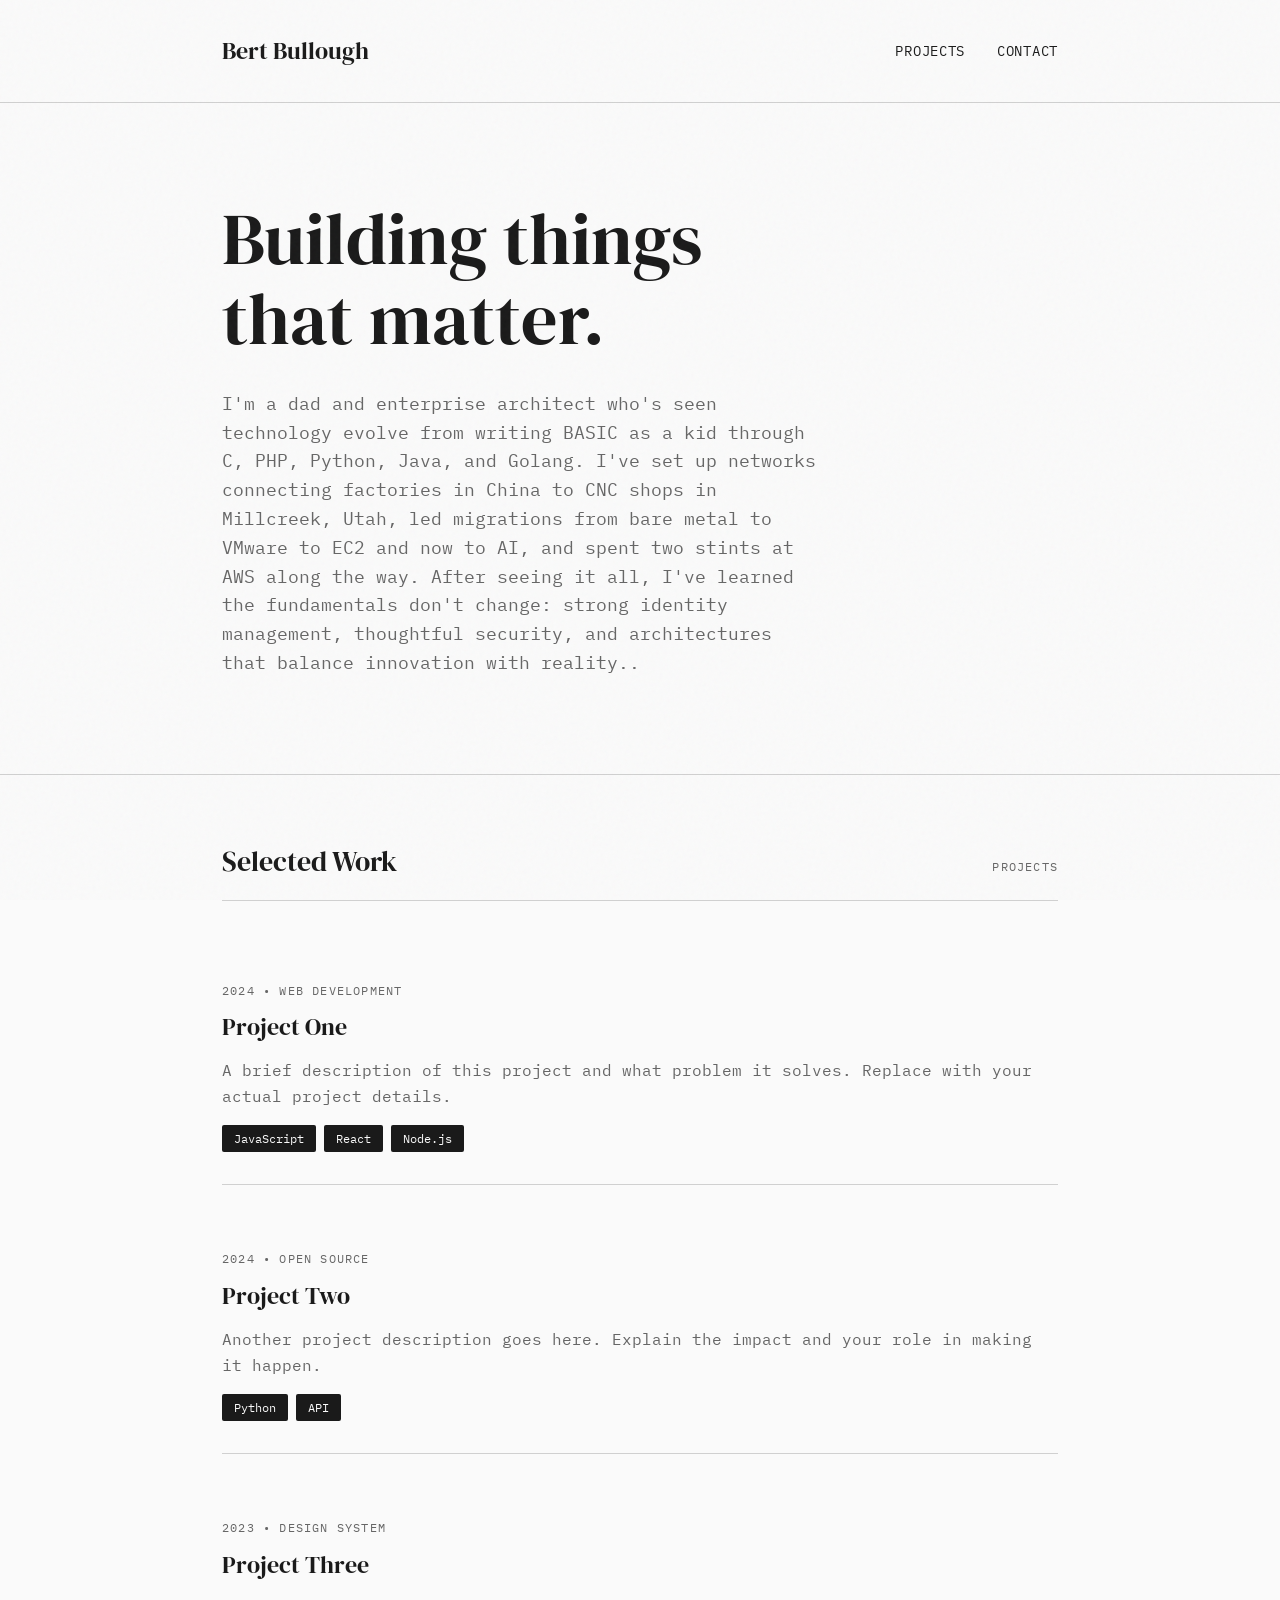
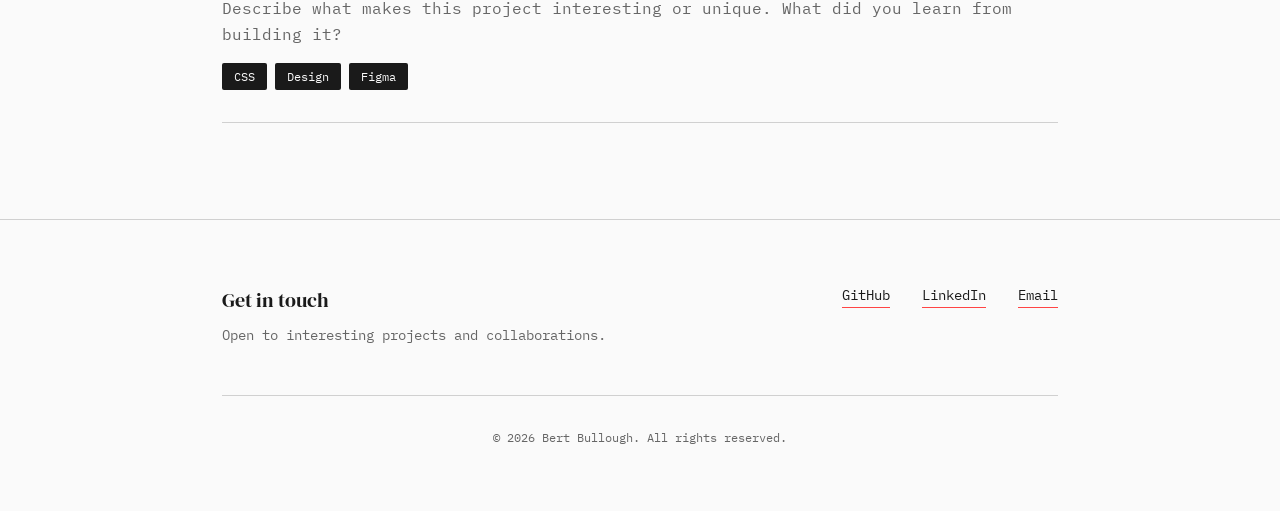
==== index.html @ a86358e8 "updated bio" ====
<!DOCTYPE html>
<html lang="en">
<head>
    <meta charset="UTF-8">
    <meta name="viewport" content="width=device-width, initial-scale=1.0">
    <title>Bert Bullough</title>
    <meta name="description" content="Bert Bullough - Portfolio">
    <meta name="author" content="Bert Bullough">

    <!-- Fonts -->
    <link rel="preconnect" href="https://fonts.googleapis.com">
    <link rel="preconnect" href="https://fonts.gstatic.com" crossorigin>
    <link href="https://fonts.googleapis.com/css2?family=DM+Serif+Display&family=IBM+Plex+Mono:wght@400;500&display=swap" rel="stylesheet">

    <!-- Favicon -->
    <link rel="icon" type="image/svg+xml" href="data:image/svg+xml,<svg xmlns='http://www.w3.org/2000/svg' viewBox='0 0 100 100'><text y='.9em' font-size='90'>B</text></svg>">

    <style>
        :root {
            --ink: #1a1a1a;
            --paper: #fafafa;
            --accent: #ff4444;
            --mid: #666;
            --border: #d0d0d0;
        }

        * {
            margin: 0;
            padding: 0;
            box-sizing: border-box;
        }

        html {
            font-size: 16px;
            scroll-behavior: smooth;
        }

        body {
            font-family: 'IBM Plex Mono', monospace;
            background-color: var(--paper);
            color: var(--ink);
            line-height: 1.6;
            position: relative;
        }

        /* Grain texture overlay */
        body::before {
            content: '';
            position: fixed;
            top: 0;
            left: 0;
            width: 100%;
            height: 100%;
            pointer-events: none;
            opacity: 0.03;
            z-index: 1000;
            background-image: url("data:image/svg+xml,%3Csvg viewBox='0 0 256 256' xmlns='http://www.w3.org/2000/svg'%3E%3Cfilter id='noise'%3E%3CfeTurbulence type='fractalNoise' baseFrequency='0.9' numOctaves='4' stitchTiles='stitch'/%3E%3C/filter%3E%3Crect width='100%25' height='100%25' filter='url(%23noise)'/%3E%3C/svg%3E");
        }

        a {
            color: var(--ink);
            text-decoration: none;
            border-bottom: 1px solid var(--accent);
            transition: border-color 0.2s ease, color 0.2s ease;
        }

        a:hover {
            color: var(--accent);
            border-color: transparent;
        }

        .container {
            max-width: 900px;
            margin: 0 auto;
            padding: 0 2rem;
        }

        /* Header */
        header {
            padding: 2rem 0;
            border-bottom: 1px solid var(--border);
        }

        .header-content {
            display: flex;
            justify-content: space-between;
            align-items: center;
        }

        .logo {
            font-family: 'DM Serif Display', serif;
            font-size: 1.5rem;
            border: none;
        }

        .logo:hover {
            color: var(--ink);
        }

        nav {
            display: flex;
            gap: 2rem;
        }

        nav a {
            font-size: 0.875rem;
            text-transform: uppercase;
            letter-spacing: 0.05em;
            border: none;
            position: relative;
        }

        nav a::after {
            content: '';
            position: absolute;
            bottom: -2px;
            left: 0;
            width: 0;
            height: 1px;
            background-color: var(--accent);
            transition: width 0.2s ease;
        }

        nav a:hover::after {
            width: 100%;
        }

        nav a:hover {
            color: var(--ink);
        }

        /* Hero */
        .hero {
            padding: 6rem 0;
            border-bottom: 1px solid var(--border);
        }

        .hero h1 {
            font-family: 'DM Serif Display', serif;
            font-size: clamp(2.5rem, 8vw, 4.5rem);
            font-weight: 400;
            line-height: 1.1;
            margin-bottom: 2rem;
        }

        .hero-intro {
            font-size: 1.125rem;
            color: var(--mid);
            max-width: 600px;
        }

        .hero-intro .accent {
            color: var(--accent);
        }

        /* Projects */
        .projects {
            padding: 4rem 0;
        }

        .section-header {
            display: flex;
            justify-content: space-between;
            align-items: baseline;
            margin-bottom: 3rem;
            padding-bottom: 1rem;
            border-bottom: 1px solid var(--border);
        }

        .section-header h2 {
            font-family: 'DM Serif Display', serif;
            font-size: 1.75rem;
            font-weight: 400;
        }

        .section-header span {
            font-size: 0.75rem;
            color: var(--mid);
            text-transform: uppercase;
            letter-spacing: 0.1em;
        }

        .projects-grid {
            display: grid;
            gap: 2rem;
        }

        .project-card {
            padding: 2rem 0;
            border-bottom: 1px solid var(--border);
            transition: transform 0.2s ease;
        }

        .project-card:hover {
            transform: translateX(8px);
        }

        .project-meta {
            font-size: 0.75rem;
            color: var(--mid);
            text-transform: uppercase;
            letter-spacing: 0.1em;
            margin-bottom: 0.5rem;
        }

        .project-card h3 {
            font-family: 'DM Serif Display', serif;
            font-size: 1.5rem;
            font-weight: 400;
            margin-bottom: 0.75rem;
        }

        .project-card p {
            color: var(--mid);
            margin-bottom: 1rem;
        }

        .project-tags {
            display: flex;
            flex-wrap: wrap;
            gap: 0.5rem;
        }

        .tag {
            font-size: 0.75rem;
            padding: 0.25rem 0.75rem;
            background-color: var(--ink);
            color: var(--paper);
            border-radius: 2px;
        }

        /* Footer */
        footer {
            padding: 4rem 0;
            border-top: 1px solid var(--border);
            margin-top: 2rem;
        }

        .footer-content {
            display: flex;
            justify-content: space-between;
            align-items: flex-start;
            flex-wrap: wrap;
            gap: 2rem;
        }

        .footer-info h3 {
            font-family: 'DM Serif Display', serif;
            font-size: 1.25rem;
            font-weight: 400;
            margin-bottom: 0.5rem;
        }

        .footer-info p {
            font-size: 0.875rem;
            color: var(--mid);
        }

        .footer-links {
            display: flex;
            gap: 2rem;
        }

        .footer-links a {
            font-size: 0.875rem;
        }

        .copyright {
            width: 100%;
            text-align: center;
            margin-top: 3rem;
            padding-top: 2rem;
            border-top: 1px solid var(--border);
            font-size: 0.75rem;
            color: var(--mid);
        }

        /* Responsive */
        @media (max-width: 600px) {
            .header-content {
                flex-direction: column;
                gap: 1rem;
                align-items: flex-start;
            }

            nav {
                gap: 1.5rem;
            }

            .hero {
                padding: 4rem 0;
            }

            .footer-content {
                flex-direction: column;
            }

            .footer-links {
                flex-direction: column;
                gap: 1rem;
            }
        }
    </style>
</head>
<body>
    <header>
        <div class="container header-content">
            <a href="/" class="logo">Bert Bullough</a>
            <nav>
                <a href="#projects">Projects</a>
                <a href="#contact">Contact</a>
            </nav>
        </div>
    </header>

    <main>
        <section class="hero">
            <div class="container">
                <h1>Building things<br>that matter.</h1>
                <p class="hero-intro">
                    I'm a dad and enterprise architect who's seen technology evolve from writing BASIC as a kid through C, PHP, Python, Java, and Golang. I've set up networks connecting factories in China to CNC shops in Millcreek, Utah, led migrations from bare metal to VMware to EC2 and now to AI, and spent two stints at AWS along the way. After seeing it all, I've learned the fundamentals don't change: strong identity management, thoughtful security, and architectures that balance innovation with reality.</span>.
                </p>
            </div>
        </section>

        <section class="projects" id="projects">
            <div class="container">
                <div class="section-header">
                    <h2>Selected Work</h2>
                    <span>Projects</span>
                </div>

                <div class="projects-grid">
                    <div class="project-card">
                        <div class="project-meta">2024 &bull; Web Development</div>
                        <h3>Project One</h3>
                        <p>A brief description of this project and what problem it solves. Replace with your actual project details.</p>
                        <div class="project-tags">
                            <span class="tag">JavaScript</span>
                            <span class="tag">React</span>
                            <span class="tag">Node.js</span>
                        </div>
                    </div>

                    <div class="project-card">
                        <div class="project-meta">2024 &bull; Open Source</div>
                        <h3>Project Two</h3>
                        <p>Another project description goes here. Explain the impact and your role in making it happen.</p>
                        <div class="project-tags">
                            <span class="tag">Python</span>
                            <span class="tag">API</span>
                        </div>
                    </div>

                    <div class="project-card">
                        <div class="project-meta">2023 &bull; Design System</div>
                        <h3>Project Three</h3>
                        <p>Describe what makes this project interesting or unique. What did you learn from building it?</p>
                        <div class="project-tags">
                            <span class="tag">CSS</span>
                            <span class="tag">Design</span>
                            <span class="tag">Figma</span>
                        </div>
                    </div>
                </div>
            </div>
        </section>
    </main>

    <footer id="contact">
        <div class="container">
            <div class="footer-content">
                <div class="footer-info">
                    <h3>Get in touch</h3>
                    <p>Open to interesting projects and collaborations.</p>
                </div>

                <div class="footer-links">
                    <a href="https://github.com/dirtmerchant" target="_blank" rel="noopener">GitHub</a>
                    <a href="https://linkedin.com/in/bertbullough" target="_blank" rel="noopener">LinkedIn</a>
                    <a href="mailto:hello@bertbullough.com">Email</a>
                </div>
            </div>

            <p class="copyright">&copy; 2026 Bert Bullough. All rights reserved.</p>
        </div>
    </footer>
</body>
</html>
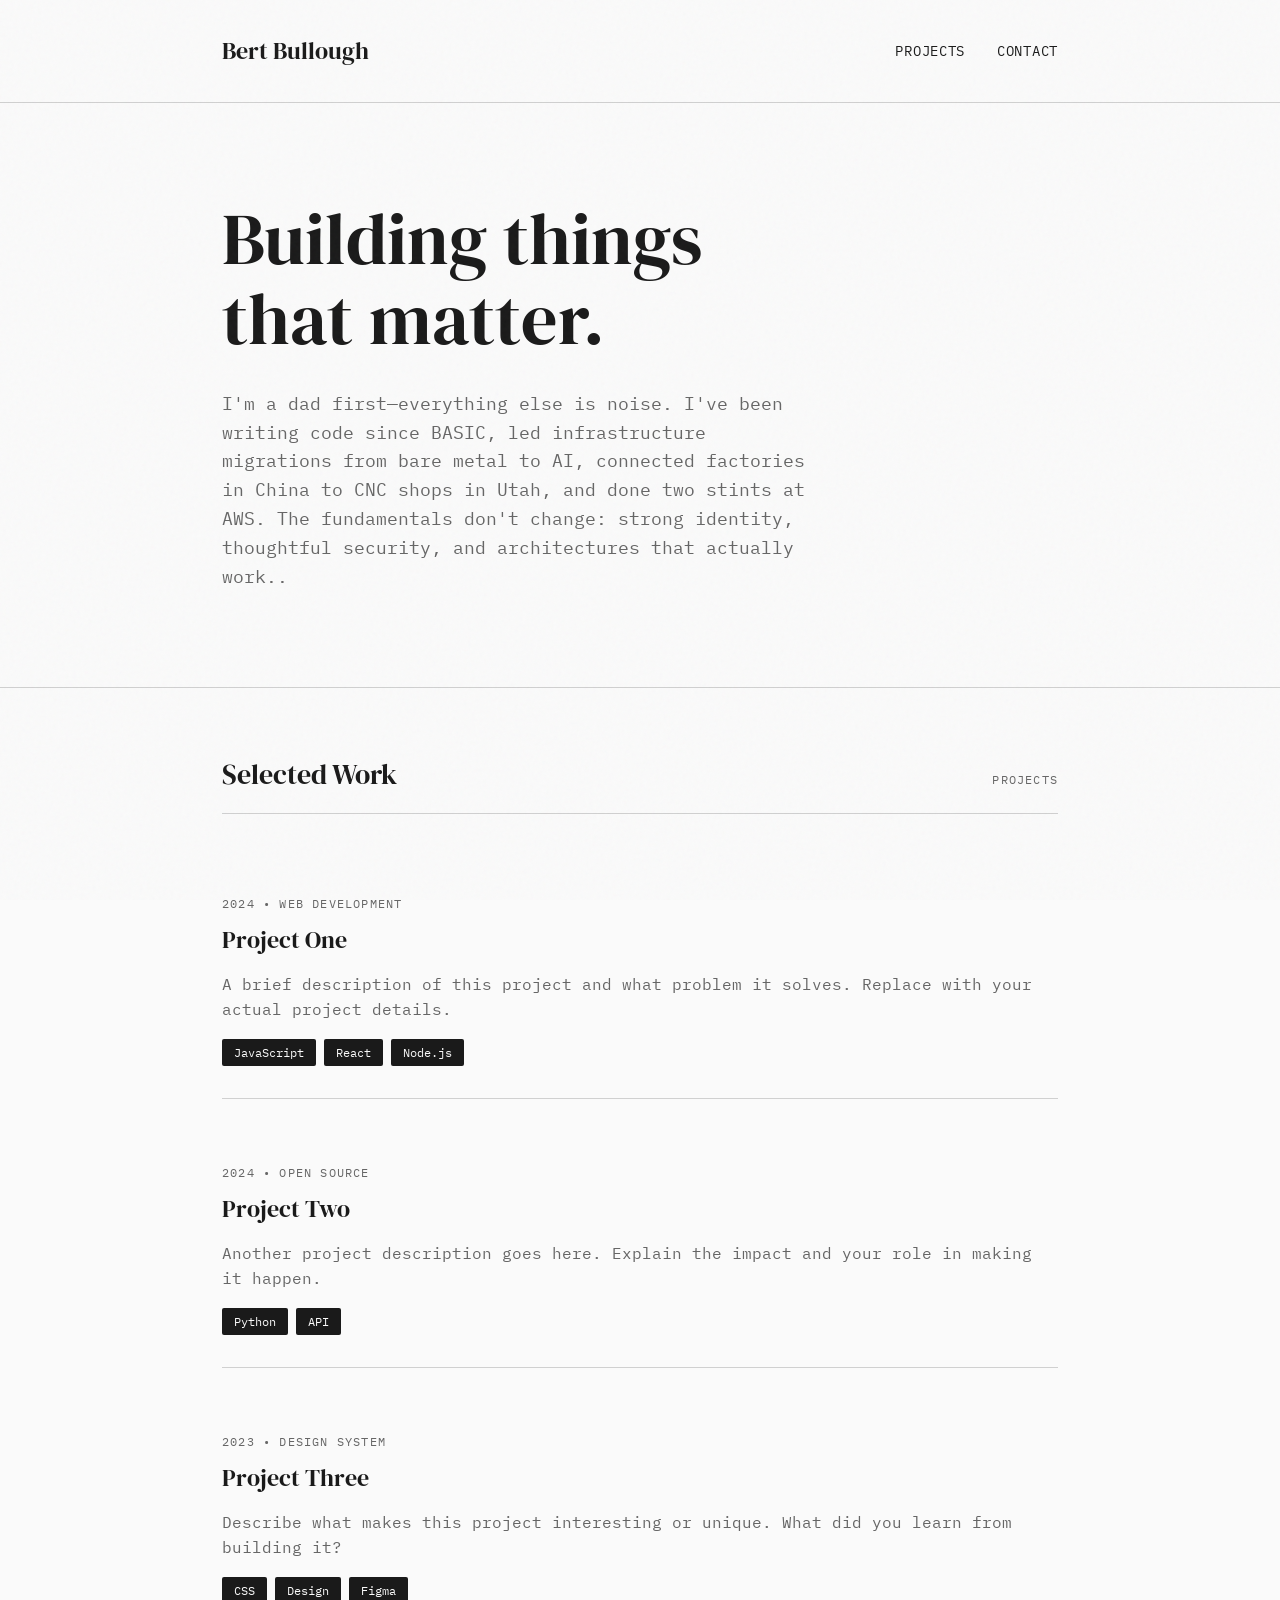
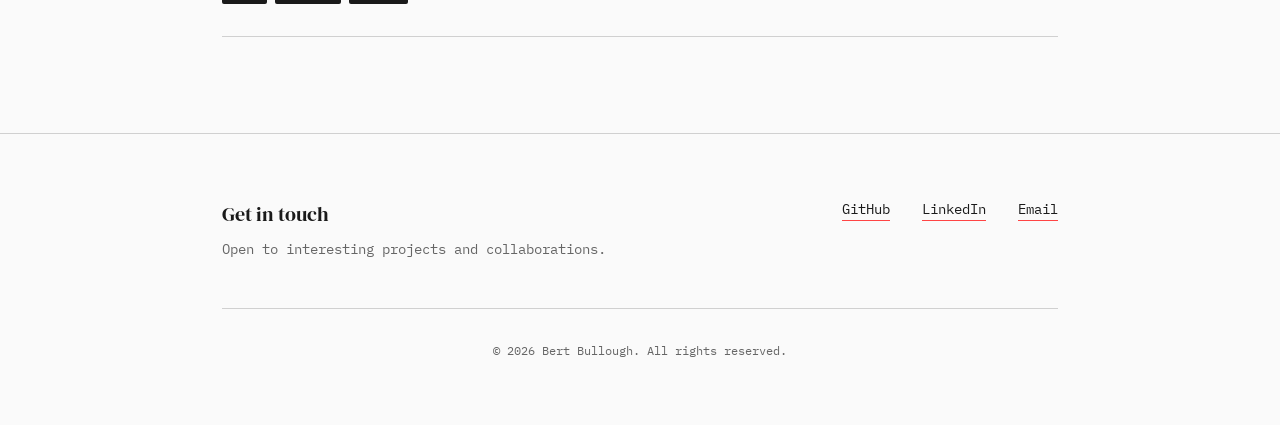
==== commit f1cb6005: "Add comment explaining absence of Twitter link" ====
--- a/index.html
+++ b/index.html
@@ -318,7 +318,7 @@
             <div class="container">
                 <h1>Building things<br>that matter.</h1>
                 <p class="hero-intro">
-                    I'm a dad and enterprise architect who's seen technology evolve from writing BASIC as a kid through C, PHP, Python, Java, and Golang. I've set up networks connecting factories in China to CNC shops in Millcreek, Utah, led migrations from bare metal to VMware to EC2 and now to AI, and spent two stints at AWS along the way. After seeing it all, I've learned the fundamentals don't change: strong identity management, thoughtful security, and architectures that balance innovation with reality.</span>.
+                    I'm a dad first—everything else is noise. I've been writing code since BASIC, led infrastructure migrations from bare metal to AI, connected factories in China to CNC shops in Utah, and done two stints at AWS. The fundamentals don't change: strong identity, thoughtful security, and architectures that actually work.</span>.
                 </p>
             </div>
         </section>
@@ -375,6 +375,7 @@
                     <p>Open to interesting projects and collaborations.</p>
                 </div>
 
+                <!-- No Twitter/X link. I don't support Nazis. -->
                 <div class="footer-links">
                     <a href="https://github.com/dirtmerchant" target="_blank" rel="noopener">GitHub</a>
                     <a href="https://linkedin.com/in/bertbullough" target="_blank" rel="noopener">LinkedIn</a>
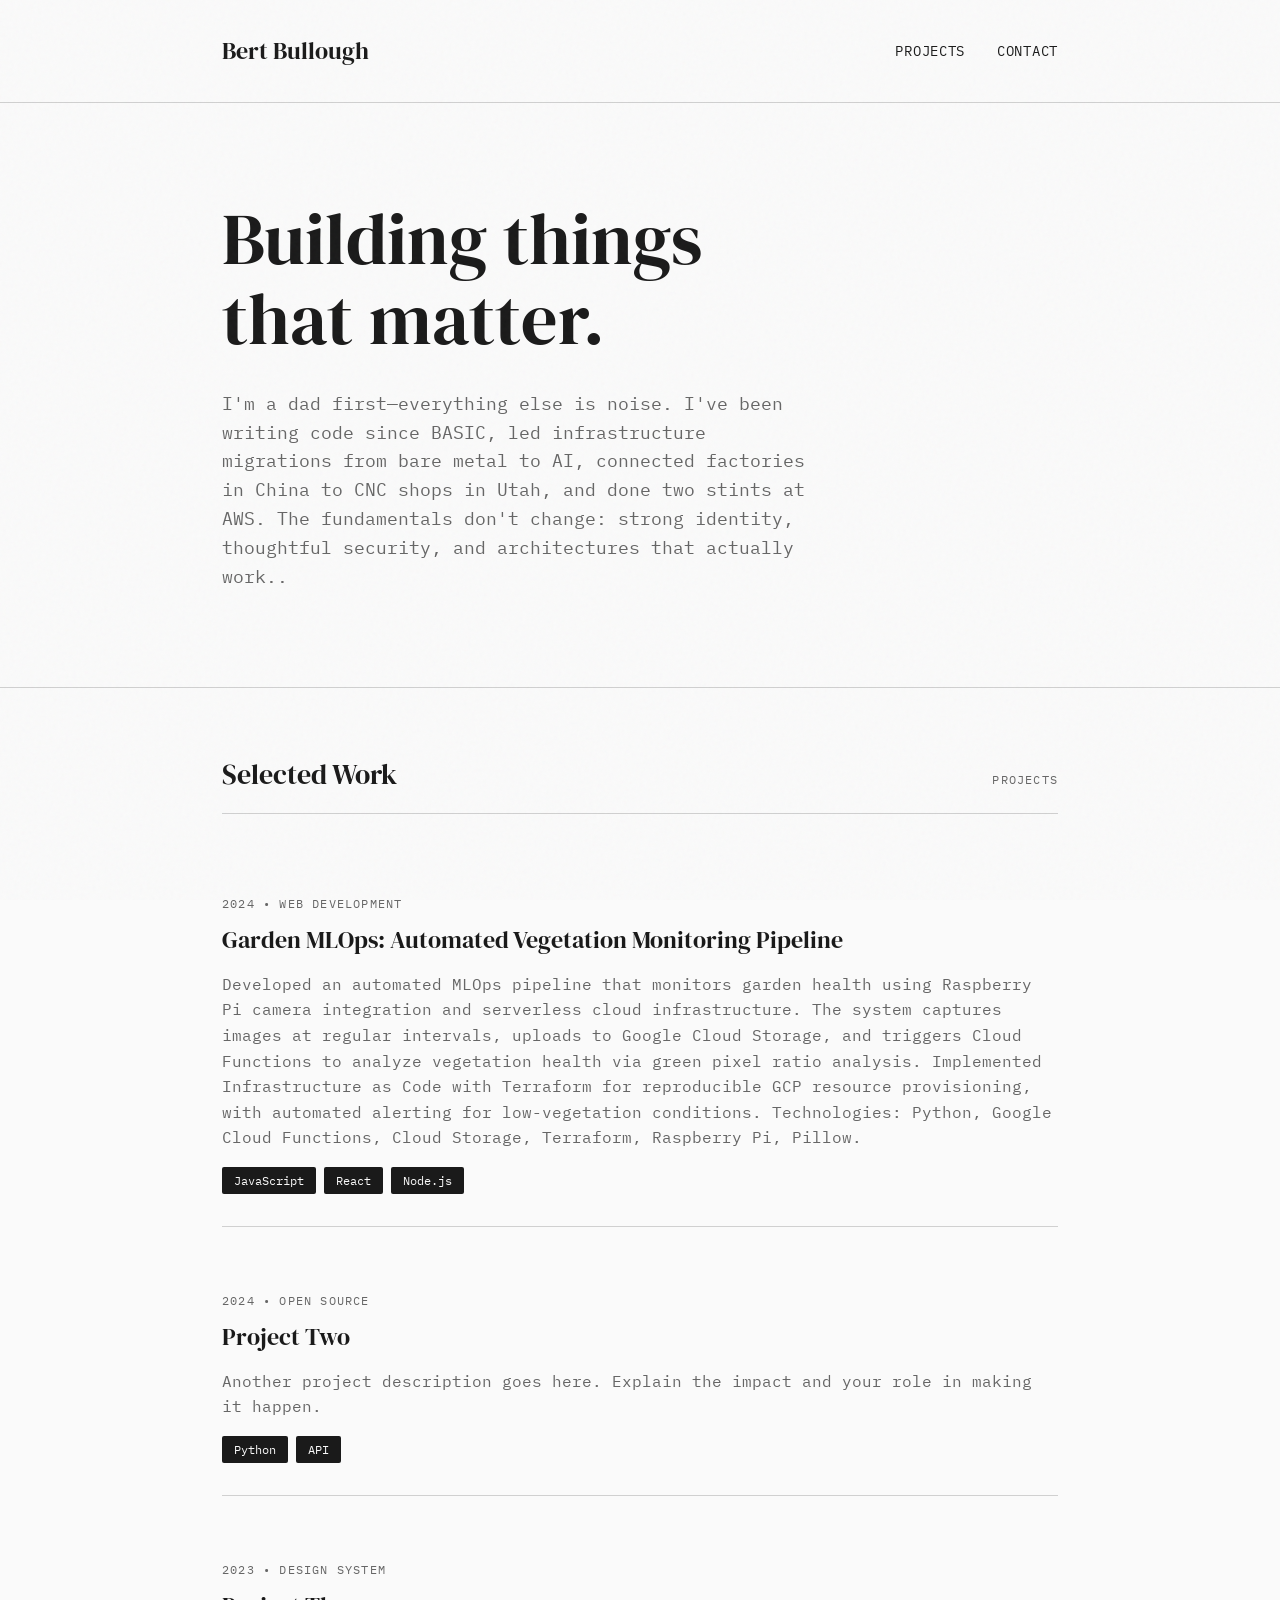
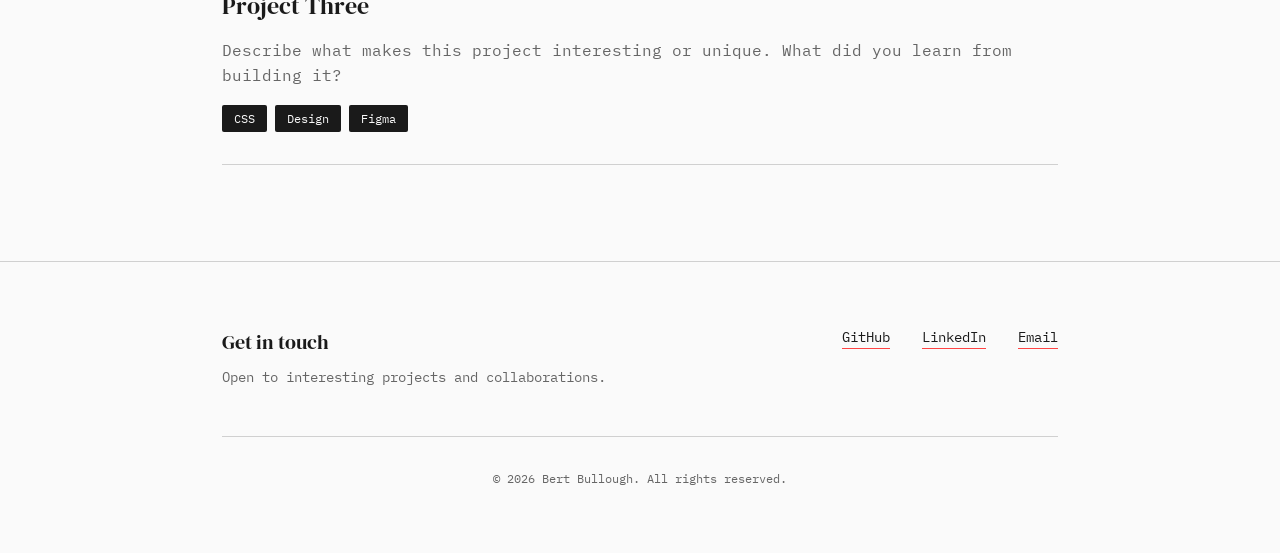
==== commit 080cfea5: "adds description of garden bot" ====
--- a/index.html
+++ b/index.html
@@ -333,8 +333,8 @@
                 <div class="projects-grid">
                     <div class="project-card">
                         <div class="project-meta">2024 &bull; Web Development</div>
-                        <h3>Project One</h3>
-                        <p>A brief description of this project and what problem it solves. Replace with your actual project details.</p>
+                        <h3>Garden MLOps: Automated Vegetation Monitoring Pipeline</h3>
+                        <p>Developed an automated MLOps pipeline that monitors garden health using Raspberry Pi camera integration and serverless cloud infrastructure. The system captures images at regular intervals, uploads to Google Cloud Storage, and triggers Cloud Functions to analyze vegetation health via green pixel ratio analysis. Implemented Infrastructure as Code with Terraform for reproducible GCP resource provisioning, with automated alerting for low-vegetation conditions. Technologies: Python, Google Cloud Functions, Cloud Storage, Terraform, Raspberry Pi, Pillow.</p>
                         <div class="project-tags">
                             <span class="tag">JavaScript</span>
                             <span class="tag">React</span>
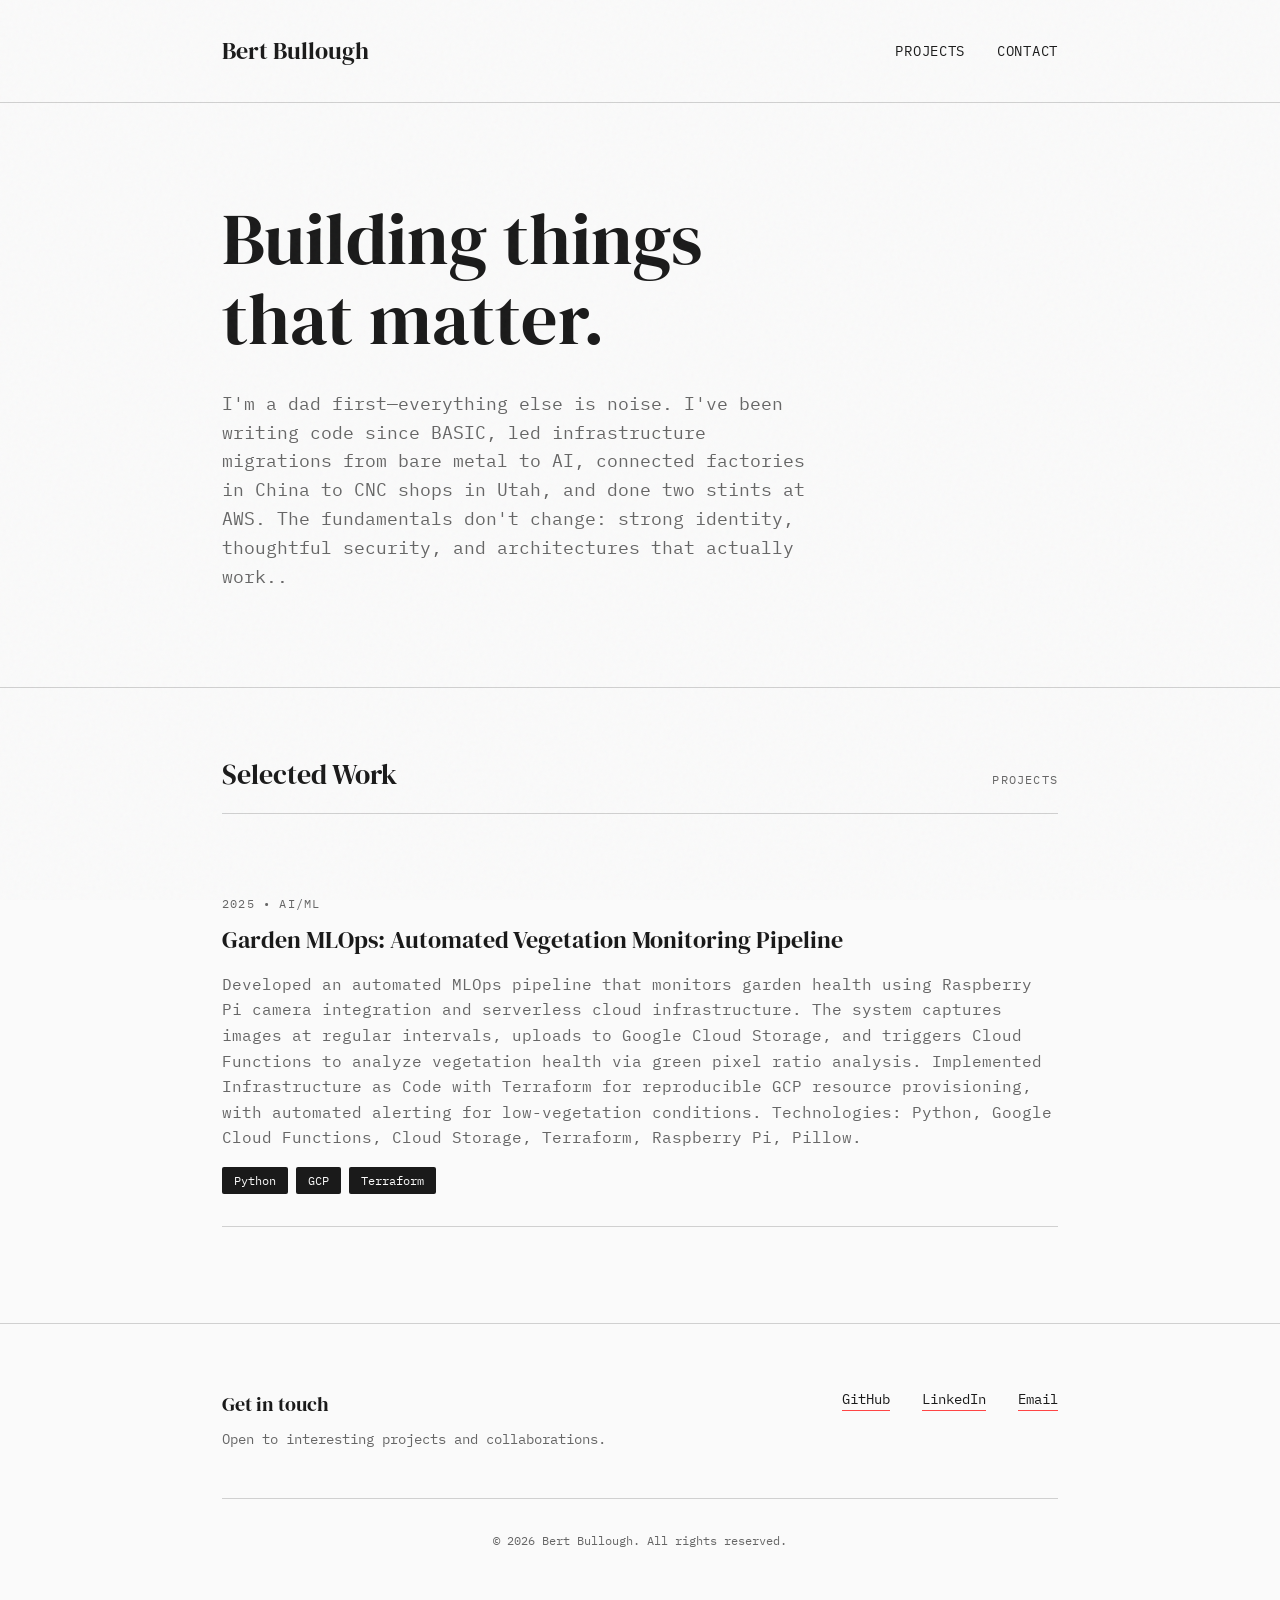
==== commit 7f4c598e: "Update projects section with Garden MLOps project" ====
--- a/index.html
+++ b/index.html
@@ -332,34 +332,13 @@
 
                 <div class="projects-grid">
                     <div class="project-card">
-                        <div class="project-meta">2024 &bull; Web Development</div>
+                        <div class="project-meta">2025 &bull; AI/ML</div>
                         <h3>Garden MLOps: Automated Vegetation Monitoring Pipeline</h3>
                         <p>Developed an automated MLOps pipeline that monitors garden health using Raspberry Pi camera integration and serverless cloud infrastructure. The system captures images at regular intervals, uploads to Google Cloud Storage, and triggers Cloud Functions to analyze vegetation health via green pixel ratio analysis. Implemented Infrastructure as Code with Terraform for reproducible GCP resource provisioning, with automated alerting for low-vegetation conditions. Technologies: Python, Google Cloud Functions, Cloud Storage, Terraform, Raspberry Pi, Pillow.</p>
                         <div class="project-tags">
-                            <span class="tag">JavaScript</span>
-                            <span class="tag">React</span>
-                            <span class="tag">Node.js</span>
-                        </div>
-                    </div>
-
-                    <div class="project-card">
-                        <div class="project-meta">2024 &bull; Open Source</div>
-                        <h3>Project Two</h3>
-                        <p>Another project description goes here. Explain the impact and your role in making it happen.</p>
-                        <div class="project-tags">
                             <span class="tag">Python</span>
-                            <span class="tag">API</span>
-                        </div>
-                    </div>
-
-                    <div class="project-card">
-                        <div class="project-meta">2023 &bull; Design System</div>
-                        <h3>Project Three</h3>
-                        <p>Describe what makes this project interesting or unique. What did you learn from building it?</p>
-                        <div class="project-tags">
-                            <span class="tag">CSS</span>
-                            <span class="tag">Design</span>
-                            <span class="tag">Figma</span>
+                            <span class="tag">GCP</span>
+                            <span class="tag">Terraform</span>
                         </div>
                     </div>
                 </div>
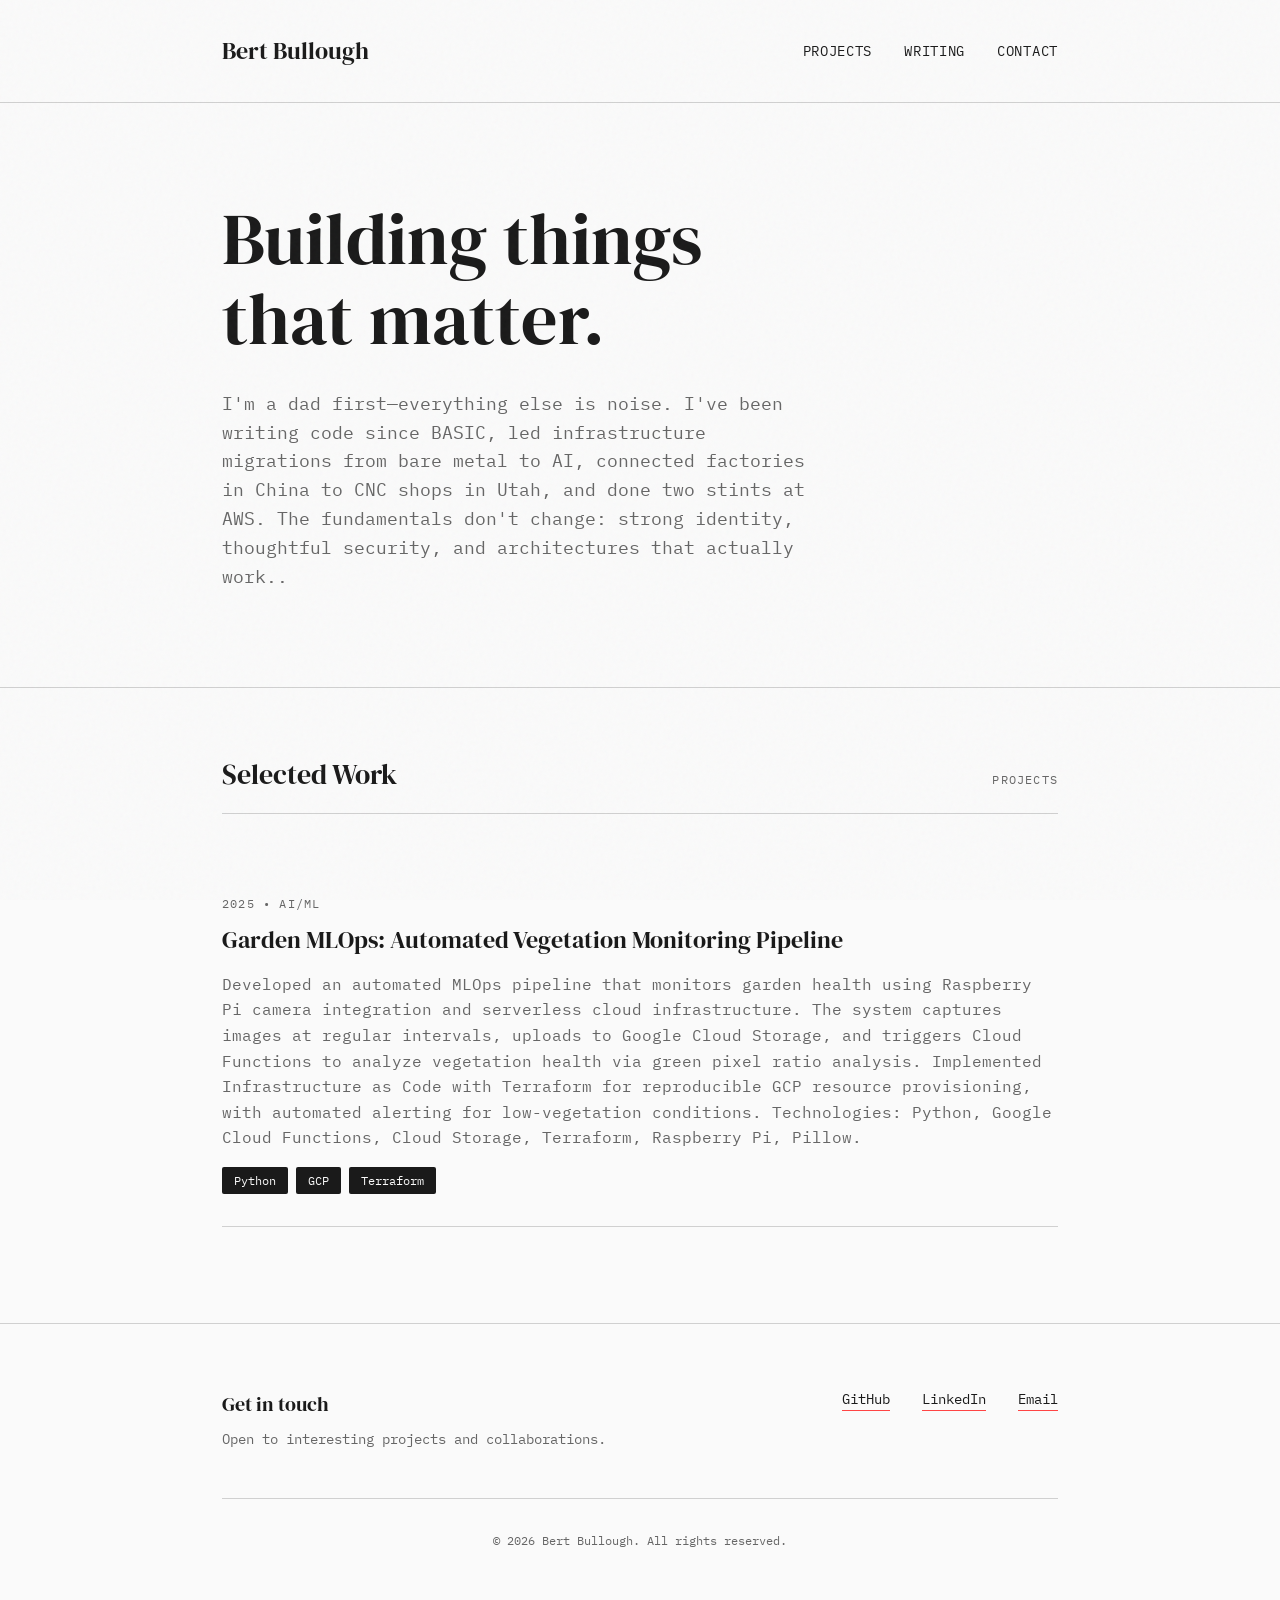
==== commit d802dd01: "Add blog build system and extract CSS to external stylesheet Adds a Python-based blog pipeline: Mark" ====
--- a/index.html
+++ b/index.html
@@ -15,292 +15,7 @@
     <!-- Favicon -->
     <link rel="icon" type="image/svg+xml" href="data:image/svg+xml,<svg xmlns='http://www.w3.org/2000/svg' viewBox='0 0 100 100'><text y='.9em' font-size='90'>B</text></svg>">
 
-    <style>
-        :root {
-            --ink: #1a1a1a;
-            --paper: #fafafa;
-            --accent: #ff4444;
-            --mid: #666;
-            --border: #d0d0d0;
-        }
-
-        * {
-            margin: 0;
-            padding: 0;
-            box-sizing: border-box;
-        }
-
-        html {
-            font-size: 16px;
-            scroll-behavior: smooth;
-        }
-
-        body {
-            font-family: 'IBM Plex Mono', monospace;
-            background-color: var(--paper);
-            color: var(--ink);
-            line-height: 1.6;
-            position: relative;
-        }
-
-        /* Grain texture overlay */
-        body::before {
-            content: '';
-            position: fixed;
-            top: 0;
-            left: 0;
-            width: 100%;
-            height: 100%;
-            pointer-events: none;
-            opacity: 0.03;
-            z-index: 1000;
-            background-image: url("data:image/svg+xml,%3Csvg viewBox='0 0 256 256' xmlns='http://www.w3.org/2000/svg'%3E%3Cfilter id='noise'%3E%3CfeTurbulence type='fractalNoise' baseFrequency='0.9' numOctaves='4' stitchTiles='stitch'/%3E%3C/filter%3E%3Crect width='100%25' height='100%25' filter='url(%23noise)'/%3E%3C/svg%3E");
-        }
-
-        a {
-            color: var(--ink);
-            text-decoration: none;
-            border-bottom: 1px solid var(--accent);
-            transition: border-color 0.2s ease, color 0.2s ease;
-        }
-
-        a:hover {
-            color: var(--accent);
-            border-color: transparent;
-        }
-
-        .container {
-            max-width: 900px;
-            margin: 0 auto;
-            padding: 0 2rem;
-        }
-
-        /* Header */
-        header {
-            padding: 2rem 0;
-            border-bottom: 1px solid var(--border);
-        }
-
-        .header-content {
-            display: flex;
-            justify-content: space-between;
-            align-items: center;
-        }
-
-        .logo {
-            font-family: 'DM Serif Display', serif;
-            font-size: 1.5rem;
-            border: none;
-        }
-
-        .logo:hover {
-            color: var(--ink);
-        }
-
-        nav {
-            display: flex;
-            gap: 2rem;
-        }
-
-        nav a {
-            font-size: 0.875rem;
-            text-transform: uppercase;
-            letter-spacing: 0.05em;
-            border: none;
-            position: relative;
-        }
-
-        nav a::after {
-            content: '';
-            position: absolute;
-            bottom: -2px;
-            left: 0;
-            width: 0;
-            height: 1px;
-            background-color: var(--accent);
-            transition: width 0.2s ease;
-        }
-
-        nav a:hover::after {
-            width: 100%;
-        }
-
-        nav a:hover {
-            color: var(--ink);
-        }
-
-        /* Hero */
-        .hero {
-            padding: 6rem 0;
-            border-bottom: 1px solid var(--border);
-        }
-
-        .hero h1 {
-            font-family: 'DM Serif Display', serif;
-            font-size: clamp(2.5rem, 8vw, 4.5rem);
-            font-weight: 400;
-            line-height: 1.1;
-            margin-bottom: 2rem;
-        }
-
-        .hero-intro {
-            font-size: 1.125rem;
-            color: var(--mid);
-            max-width: 600px;
-        }
-
-        .hero-intro .accent {
-            color: var(--accent);
-        }
-
-        /* Projects */
-        .projects {
-            padding: 4rem 0;
-        }
-
-        .section-header {
-            display: flex;
-            justify-content: space-between;
-            align-items: baseline;
-            margin-bottom: 3rem;
-            padding-bottom: 1rem;
-            border-bottom: 1px solid var(--border);
-        }
-
-        .section-header h2 {
-            font-family: 'DM Serif Display', serif;
-            font-size: 1.75rem;
-            font-weight: 400;
-        }
-
-        .section-header span {
-            font-size: 0.75rem;
-            color: var(--mid);
-            text-transform: uppercase;
-            letter-spacing: 0.1em;
-        }
-
-        .projects-grid {
-            display: grid;
-            gap: 2rem;
-        }
-
-        .project-card {
-            padding: 2rem 0;
-            border-bottom: 1px solid var(--border);
-            transition: transform 0.2s ease;
-        }
-
-        .project-card:hover {
-            transform: translateX(8px);
-        }
-
-        .project-meta {
-            font-size: 0.75rem;
-            color: var(--mid);
-            text-transform: uppercase;
-            letter-spacing: 0.1em;
-            margin-bottom: 0.5rem;
-        }
-
-        .project-card h3 {
-            font-family: 'DM Serif Display', serif;
-            font-size: 1.5rem;
-            font-weight: 400;
-            margin-bottom: 0.75rem;
-        }
-
-        .project-card p {
-            color: var(--mid);
-            margin-bottom: 1rem;
-        }
-
-        .project-tags {
-            display: flex;
-            flex-wrap: wrap;
-            gap: 0.5rem;
-        }
-
-        .tag {
-            font-size: 0.75rem;
-            padding: 0.25rem 0.75rem;
-            background-color: var(--ink);
-            color: var(--paper);
-            border-radius: 2px;
-        }
-
-        /* Footer */
-        footer {
-            padding: 4rem 0;
-            border-top: 1px solid var(--border);
-            margin-top: 2rem;
-        }
-
-        .footer-content {
-            display: flex;
-            justify-content: space-between;
-            align-items: flex-start;
-            flex-wrap: wrap;
-            gap: 2rem;
-        }
-
-        .footer-info h3 {
-            font-family: 'DM Serif Display', serif;
-            font-size: 1.25rem;
-            font-weight: 400;
-            margin-bottom: 0.5rem;
-        }
-
-        .footer-info p {
-            font-size: 0.875rem;
-            color: var(--mid);
-        }
-
-        .footer-links {
-            display: flex;
-            gap: 2rem;
-        }
-
-        .footer-links a {
-            font-size: 0.875rem;
-        }
-
-        .copyright {
-            width: 100%;
-            text-align: center;
-            margin-top: 3rem;
-            padding-top: 2rem;
-            border-top: 1px solid var(--border);
-            font-size: 0.75rem;
-            color: var(--mid);
-        }
-
-        /* Responsive */
-        @media (max-width: 600px) {
-            .header-content {
-                flex-direction: column;
-                gap: 1rem;
-                align-items: flex-start;
-            }
-
-            nav {
-                gap: 1.5rem;
-            }
-
-            .hero {
-                padding: 4rem 0;
-            }
-
-            .footer-content {
-                flex-direction: column;
-            }
-
-            .footer-links {
-                flex-direction: column;
-                gap: 1rem;
-            }
-        }
-    </style>
+    <link rel="stylesheet" href="/style.css">
 </head>
 <body>
     <header>
@@ -308,6 +23,7 @@
             <a href="/" class="logo">Bert Bullough</a>
             <nav>
                 <a href="#projects">Projects</a>
+                <a href="/blog/">Writing</a>
                 <a href="#contact">Contact</a>
             </nav>
         </div>
--- a/style.css
+++ b/style.css
@@ -0,0 +1,435 @@
+:root {
+    --ink: #1a1a1a;
+    --paper: #fafafa;
+    --accent: #ff4444;
+    --mid: #666;
+    --border: #d0d0d0;
+}
+
+* {
+    margin: 0;
+    padding: 0;
+    box-sizing: border-box;
+}
+
+html {
+    font-size: 16px;
+    scroll-behavior: smooth;
+}
+
+body {
+    font-family: 'IBM Plex Mono', monospace;
+    background-color: var(--paper);
+    color: var(--ink);
+    line-height: 1.6;
+    position: relative;
+}
+
+/* Grain texture overlay */
+body::before {
+    content: '';
+    position: fixed;
+    top: 0;
+    left: 0;
+    width: 100%;
+    height: 100%;
+    pointer-events: none;
+    opacity: 0.03;
+    z-index: 1000;
+    background-image: url("data:image/svg+xml,%3Csvg viewBox='0 0 256 256' xmlns='http://www.w3.org/2000/svg'%3E%3Cfilter id='noise'%3E%3CfeTurbulence type='fractalNoise' baseFrequency='0.9' numOctaves='4' stitchTiles='stitch'/%3E%3C/filter%3E%3Crect width='100%25' height='100%25' filter='url(%23noise)'/%3E%3C/svg%3E");
+}
+
+a {
+    color: var(--ink);
+    text-decoration: none;
+    border-bottom: 1px solid var(--accent);
+    transition: border-color 0.2s ease, color 0.2s ease;
+}
+
+a:hover {
+    color: var(--accent);
+    border-color: transparent;
+}
+
+.container {
+    max-width: 900px;
+    margin: 0 auto;
+    padding: 0 2rem;
+}
+
+/* Header */
+header {
+    padding: 2rem 0;
+    border-bottom: 1px solid var(--border);
+}
+
+.header-content {
+    display: flex;
+    justify-content: space-between;
+    align-items: center;
+}
+
+.logo {
+    font-family: 'DM Serif Display', serif;
+    font-size: 1.5rem;
+    border: none;
+}
+
+.logo:hover {
+    color: var(--ink);
+}
+
+nav {
+    display: flex;
+    gap: 2rem;
+}
+
+nav a {
+    font-size: 0.875rem;
+    text-transform: uppercase;
+    letter-spacing: 0.05em;
+    border: none;
+    position: relative;
+}
+
+nav a::after {
+    content: '';
+    position: absolute;
+    bottom: -2px;
+    left: 0;
+    width: 0;
+    height: 1px;
+    background-color: var(--accent);
+    transition: width 0.2s ease;
+}
+
+nav a:hover::after {
+    width: 100%;
+}
+
+nav a:hover {
+    color: var(--ink);
+}
+
+/* Hero */
+.hero {
+    padding: 6rem 0;
+    border-bottom: 1px solid var(--border);
+}
+
+.hero h1 {
+    font-family: 'DM Serif Display', serif;
+    font-size: clamp(2.5rem, 8vw, 4.5rem);
+    font-weight: 400;
+    line-height: 1.1;
+    margin-bottom: 2rem;
+}
+
+.hero-intro {
+    font-size: 1.125rem;
+    color: var(--mid);
+    max-width: 600px;
+}
+
+.hero-intro .accent {
+    color: var(--accent);
+}
+
+/* Projects */
+.projects {
+    padding: 4rem 0;
+}
+
+.section-header {
+    display: flex;
+    justify-content: space-between;
+    align-items: baseline;
+    margin-bottom: 3rem;
+    padding-bottom: 1rem;
+    border-bottom: 1px solid var(--border);
+}
+
+.section-header h2 {
+    font-family: 'DM Serif Display', serif;
+    font-size: 1.75rem;
+    font-weight: 400;
+}
+
+.section-header span {
+    font-size: 0.75rem;
+    color: var(--mid);
+    text-transform: uppercase;
+    letter-spacing: 0.1em;
+}
+
+.projects-grid {
+    display: grid;
+    gap: 2rem;
+}
+
+.project-card {
+    padding: 2rem 0;
+    border-bottom: 1px solid var(--border);
+    transition: transform 0.2s ease;
+}
+
+.project-card:hover {
+    transform: translateX(8px);
+}
+
+.project-meta {
+    font-size: 0.75rem;
+    color: var(--mid);
+    text-transform: uppercase;
+    letter-spacing: 0.1em;
+    margin-bottom: 0.5rem;
+}
+
+.project-card h3 {
+    font-family: 'DM Serif Display', serif;
+    font-size: 1.5rem;
+    font-weight: 400;
+    margin-bottom: 0.75rem;
+}
+
+.project-card p {
+    color: var(--mid);
+    margin-bottom: 1rem;
+}
+
+.project-tags {
+    display: flex;
+    flex-wrap: wrap;
+    gap: 0.5rem;
+}
+
+.tag {
+    font-size: 0.75rem;
+    padding: 0.25rem 0.75rem;
+    background-color: var(--ink);
+    color: var(--paper);
+    border-radius: 2px;
+}
+
+/* Footer */
+footer {
+    padding: 4rem 0;
+    border-top: 1px solid var(--border);
+    margin-top: 2rem;
+}
+
+.footer-content {
+    display: flex;
+    justify-content: space-between;
+    align-items: flex-start;
+    flex-wrap: wrap;
+    gap: 2rem;
+}
+
+.footer-info h3 {
+    font-family: 'DM Serif Display', serif;
+    font-size: 1.25rem;
+    font-weight: 400;
+    margin-bottom: 0.5rem;
+}
+
+.footer-info p {
+    font-size: 0.875rem;
+    color: var(--mid);
+}
+
+.footer-links {
+    display: flex;
+    gap: 2rem;
+}
+
+.footer-links a {
+    font-size: 0.875rem;
+}
+
+.copyright {
+    width: 100%;
+    text-align: center;
+    margin-top: 3rem;
+    padding-top: 2rem;
+    border-top: 1px solid var(--border);
+    font-size: 0.75rem;
+    color: var(--mid);
+}
+
+/* Blog - Article typography */
+.article {
+    padding: 4rem 0;
+}
+
+.article-header {
+    margin-bottom: 3rem;
+    padding-bottom: 2rem;
+    border-bottom: 1px solid var(--border);
+}
+
+.article-header h1 {
+    font-family: 'DM Serif Display', serif;
+    font-size: clamp(2rem, 5vw, 3rem);
+    font-weight: 400;
+    line-height: 1.2;
+    margin-bottom: 1rem;
+}
+
+.article-meta {
+    font-size: 0.75rem;
+    color: var(--mid);
+    text-transform: uppercase;
+    letter-spacing: 0.1em;
+}
+
+.article-content h2 {
+    font-family: 'DM Serif Display', serif;
+    font-size: 1.5rem;
+    font-weight: 400;
+    margin: 2.5rem 0 1rem;
+}
+
+.article-content h3 {
+    font-family: 'DM Serif Display', serif;
+    font-size: 1.25rem;
+    font-weight: 400;
+    margin: 2rem 0 0.75rem;
+}
+
+.article-content p {
+    margin-bottom: 1.25rem;
+    color: var(--mid);
+}
+
+.article-content ul,
+.article-content ol {
+    margin-bottom: 1.25rem;
+    padding-left: 1.5rem;
+    color: var(--mid);
+}
+
+.article-content li {
+    margin-bottom: 0.5rem;
+}
+
+.article-content blockquote {
+    border-left: 3px solid var(--accent);
+    padding-left: 1.5rem;
+    margin: 1.5rem 0;
+    color: var(--mid);
+    font-style: italic;
+}
+
+.article-content code {
+    font-family: 'IBM Plex Mono', monospace;
+    font-size: 0.875em;
+    background-color: rgba(0, 0, 0, 0.05);
+    padding: 0.15rem 0.4rem;
+    border-radius: 2px;
+}
+
+.article-content pre {
+    margin-bottom: 1.25rem;
+    padding: 1.5rem;
+    background-color: var(--ink);
+    color: var(--paper);
+    border-radius: 2px;
+    overflow-x: auto;
+}
+
+.article-content pre code {
+    background: none;
+    padding: 0;
+    color: inherit;
+}
+
+.article-content a {
+    color: var(--ink);
+    border-bottom: 1px solid var(--accent);
+}
+
+.article-content img {
+    max-width: 100%;
+    height: auto;
+    margin: 1.5rem 0;
+}
+
+.article-footer {
+    margin-top: 3rem;
+    padding-top: 2rem;
+    border-top: 1px solid var(--border);
+}
+
+.article-footer a {
+    font-size: 0.875rem;
+}
+
+/* Blog - Post listing */
+.post-list {
+    padding: 4rem 0;
+}
+
+.post-item {
+    padding: 2rem 0;
+    border-bottom: 1px solid var(--border);
+    transition: transform 0.2s ease;
+}
+
+.post-item:hover {
+    transform: translateX(8px);
+}
+
+.post-item a {
+    border: none;
+}
+
+.post-item a:hover {
+    color: var(--ink);
+}
+
+.post-item-meta {
+    font-size: 0.75rem;
+    color: var(--mid);
+    text-transform: uppercase;
+    letter-spacing: 0.1em;
+    margin-bottom: 0.5rem;
+}
+
+.post-item h3 {
+    font-family: 'DM Serif Display', serif;
+    font-size: 1.5rem;
+    font-weight: 400;
+    margin-bottom: 0.5rem;
+}
+
+.post-item p {
+    color: var(--mid);
+    margin-bottom: 0.75rem;
+}
+
+/* Responsive */
+@media (max-width: 600px) {
+    .header-content {
+        flex-direction: column;
+        gap: 1rem;
+        align-items: flex-start;
+    }
+
+    nav {
+        gap: 1.5rem;
+    }
+
+    .hero {
+        padding: 4rem 0;
+    }
+
+    .footer-content {
+        flex-direction: column;
+    }
+
+    .footer-links {
+        flex-direction: column;
+        gap: 1rem;
+    }
+}
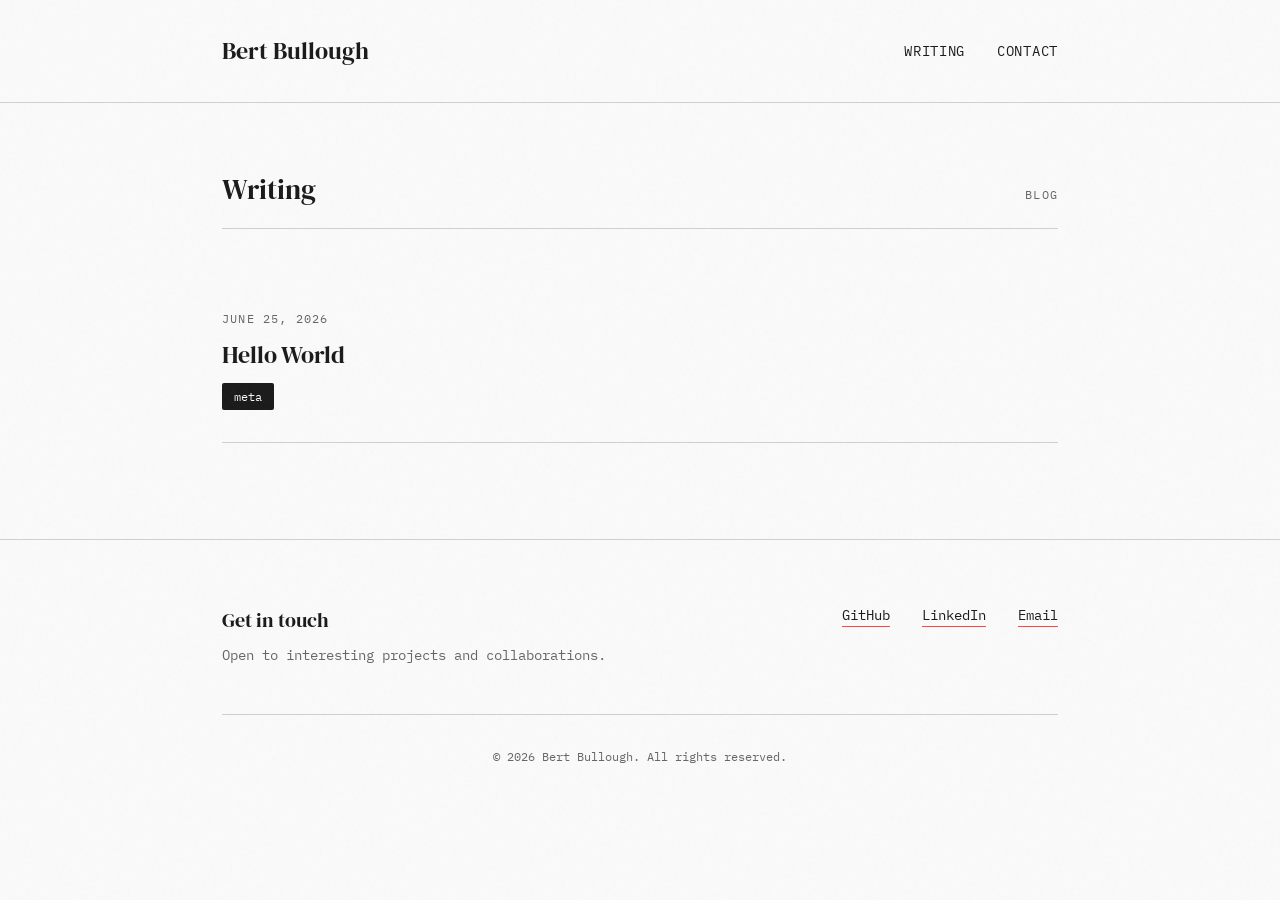
==== commit da5acc40: "Make blog listing the homepage Replace the hero/projects landing page with the blog listing as the r" ====
--- a/index.html
+++ b/index.html
@@ -4,7 +4,7 @@
     <meta charset="UTF-8">
     <meta name="viewport" content="width=device-width, initial-scale=1.0">
     <title>Bert Bullough</title>
-    <meta name="description" content="Bert Bullough - Portfolio">
+    <meta name="description" content="Bert Bullough - Writing">
     <meta name="author" content="Bert Bullough">
 
     <!-- Fonts -->
@@ -22,42 +22,25 @@
         <div class="container header-content">
             <a href="/" class="logo">Bert Bullough</a>
             <nav>
-                <a href="#projects">Projects</a>
-                <a href="/blog/">Writing</a>
+                <a href="/">Writing</a>
                 <a href="#contact">Contact</a>
             </nav>
         </div>
     </header>
 
     <main>
-        <section class="hero">
-            <div class="container">
-                <h1>Building things<br>that matter.</h1>
-                <p class="hero-intro">
-                    I'm a dad first—everything else is noise. I've been writing code since BASIC, led infrastructure migrations from bare metal to AI, connected factories in China to CNC shops in Utah, and done two stints at AWS. The fundamentals don't change: strong identity, thoughtful security, and architectures that actually work.</span>.
-                </p>
-            </div>
-        </section>
-
-        <section class="projects" id="projects">
+        <section class="post-list">
             <div class="container">
                 <div class="section-header">
-                    <h2>Selected Work</h2>
-                    <span>Projects</span>
+                    <h2>Writing</h2>
+                    <span>Blog</span>
                 </div>
 
-                <div class="projects-grid">
-                    <div class="project-card">
-                        <div class="project-meta">2025 &bull; AI/ML</div>
-                        <h3>Garden MLOps: Automated Vegetation Monitoring Pipeline</h3>
-                        <p>Developed an automated MLOps pipeline that monitors garden health using Raspberry Pi camera integration and serverless cloud infrastructure. The system captures images at regular intervals, uploads to Google Cloud Storage, and triggers Cloud Functions to analyze vegetation health via green pixel ratio analysis. Implemented Infrastructure as Code with Terraform for reproducible GCP resource provisioning, with automated alerting for low-vegetation conditions. Technologies: Python, Google Cloud Functions, Cloud Storage, Terraform, Raspberry Pi, Pillow.</p>
-                        <div class="project-tags">
-                            <span class="tag">Python</span>
-                            <span class="tag">GCP</span>
-                            <span class="tag">Terraform</span>
-                        </div>
-                    </div>
-                </div>
+                <div class="post-item">
+    <div class="post-item-meta">June 25, 2026</div>
+    <h3><a href="/blog/hello-world/">Hello World</a></h3>
+    <div class="project-tags"><span class="tag">meta</span></div>
+</div>
             </div>
         </section>
     </main>
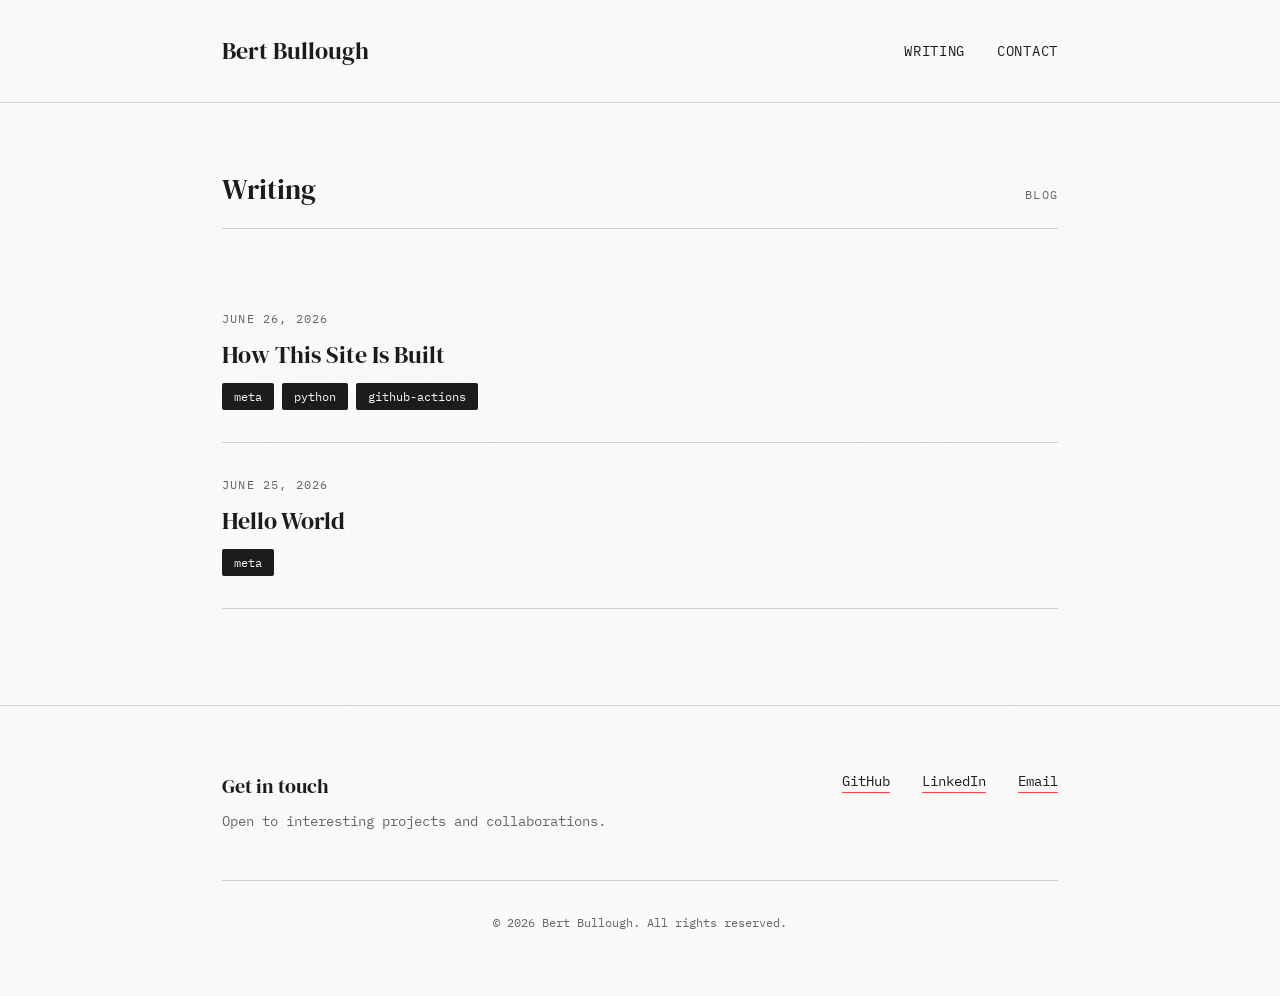
==== commit 7cec4536: "Add post: How This Site Is Built Explains the blog pipeline — build.py, templates, GitHub Actions de" ====
--- a/index.html
+++ b/index.html
@@ -37,8 +37,13 @@
                 </div>
 
                 <div class="post-item">
+    <div class="post-item-meta">June 26, 2026</div>
+    <h3><a href="/how-this-site-is-built/">How This Site Is Built</a></h3>
+    <div class="project-tags"><span class="tag">meta</span> <span class="tag">python</span> <span class="tag">github-actions</span></div>
+</div>
+<div class="post-item">
     <div class="post-item-meta">June 25, 2026</div>
-    <h3><a href="/blog/hello-world/">Hello World</a></h3>
+    <h3><a href="/hello-world/">Hello World</a></h3>
     <div class="project-tags"><span class="tag">meta</span></div>
 </div>
             </div>
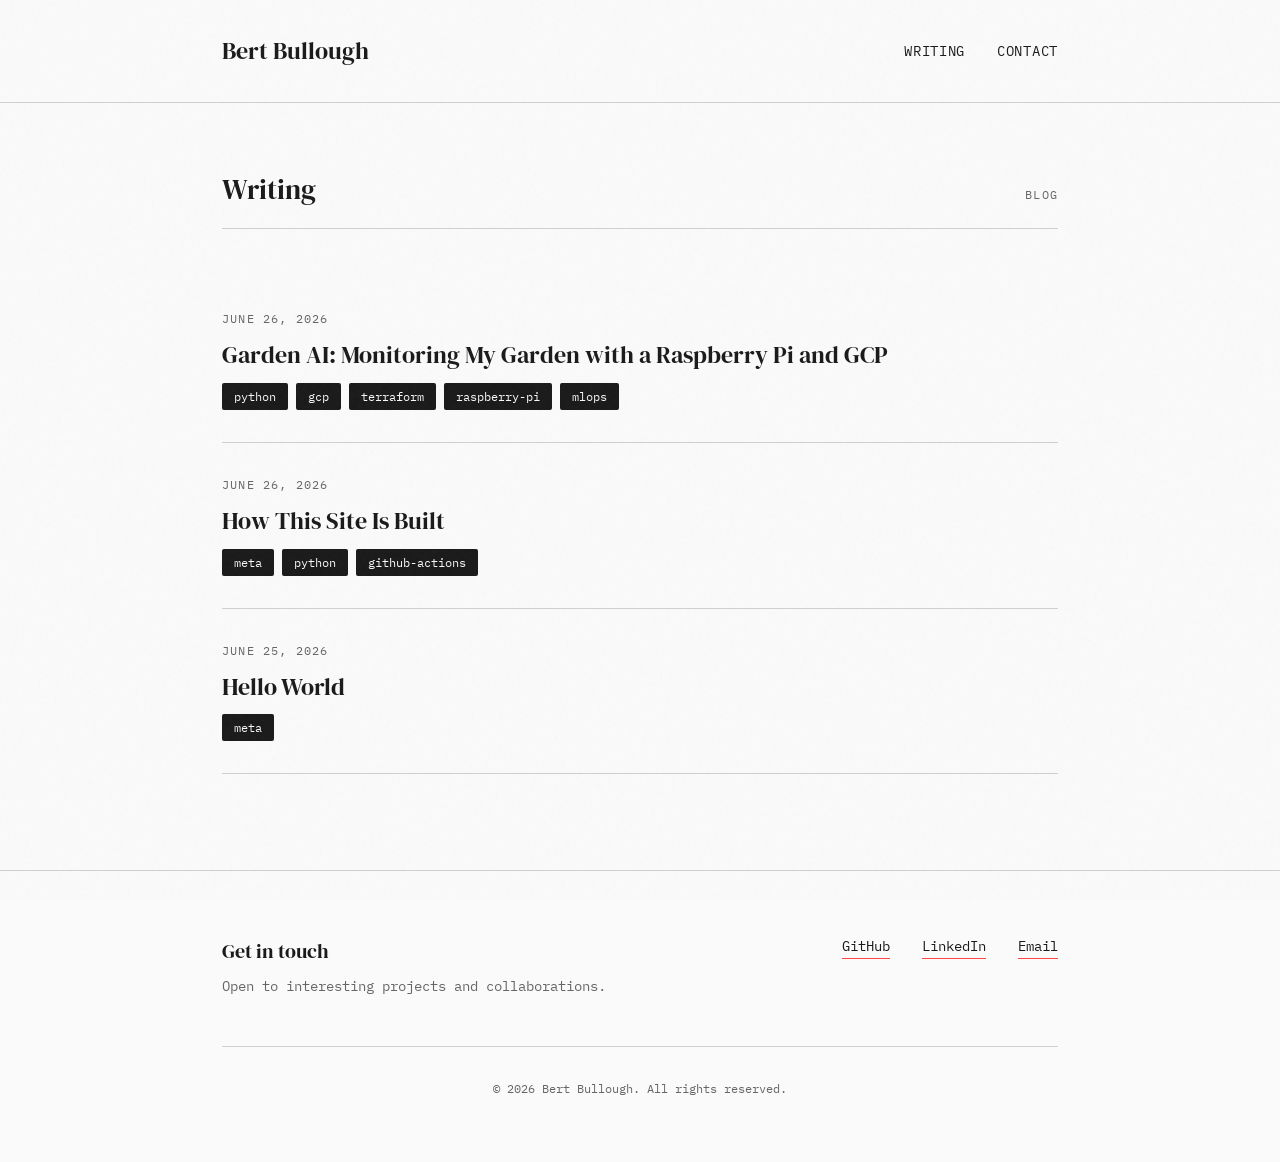
==== commit c052f032: "Add post: Garden AI Describes the end-to-end garden monitoring system — Raspberry Pi capture, k3s lo" ====
--- a/index.html
+++ b/index.html
@@ -38,6 +38,11 @@
 
                 <div class="post-item">
     <div class="post-item-meta">June 26, 2026</div>
+    <h3><a href="/garden-ai/">Garden AI: Monitoring My Garden with a Raspberry Pi and GCP</a></h3>
+    <div class="project-tags"><span class="tag">python</span> <span class="tag">gcp</span> <span class="tag">terraform</span> <span class="tag">raspberry-pi</span> <span class="tag">mlops</span></div>
+</div>
+<div class="post-item">
+    <div class="post-item-meta">June 26, 2026</div>
     <h3><a href="/how-this-site-is-built/">How This Site Is Built</a></h3>
     <div class="project-tags"><span class="tag">meta</span> <span class="tag">python</span> <span class="tag">github-actions</span></div>
 </div>
